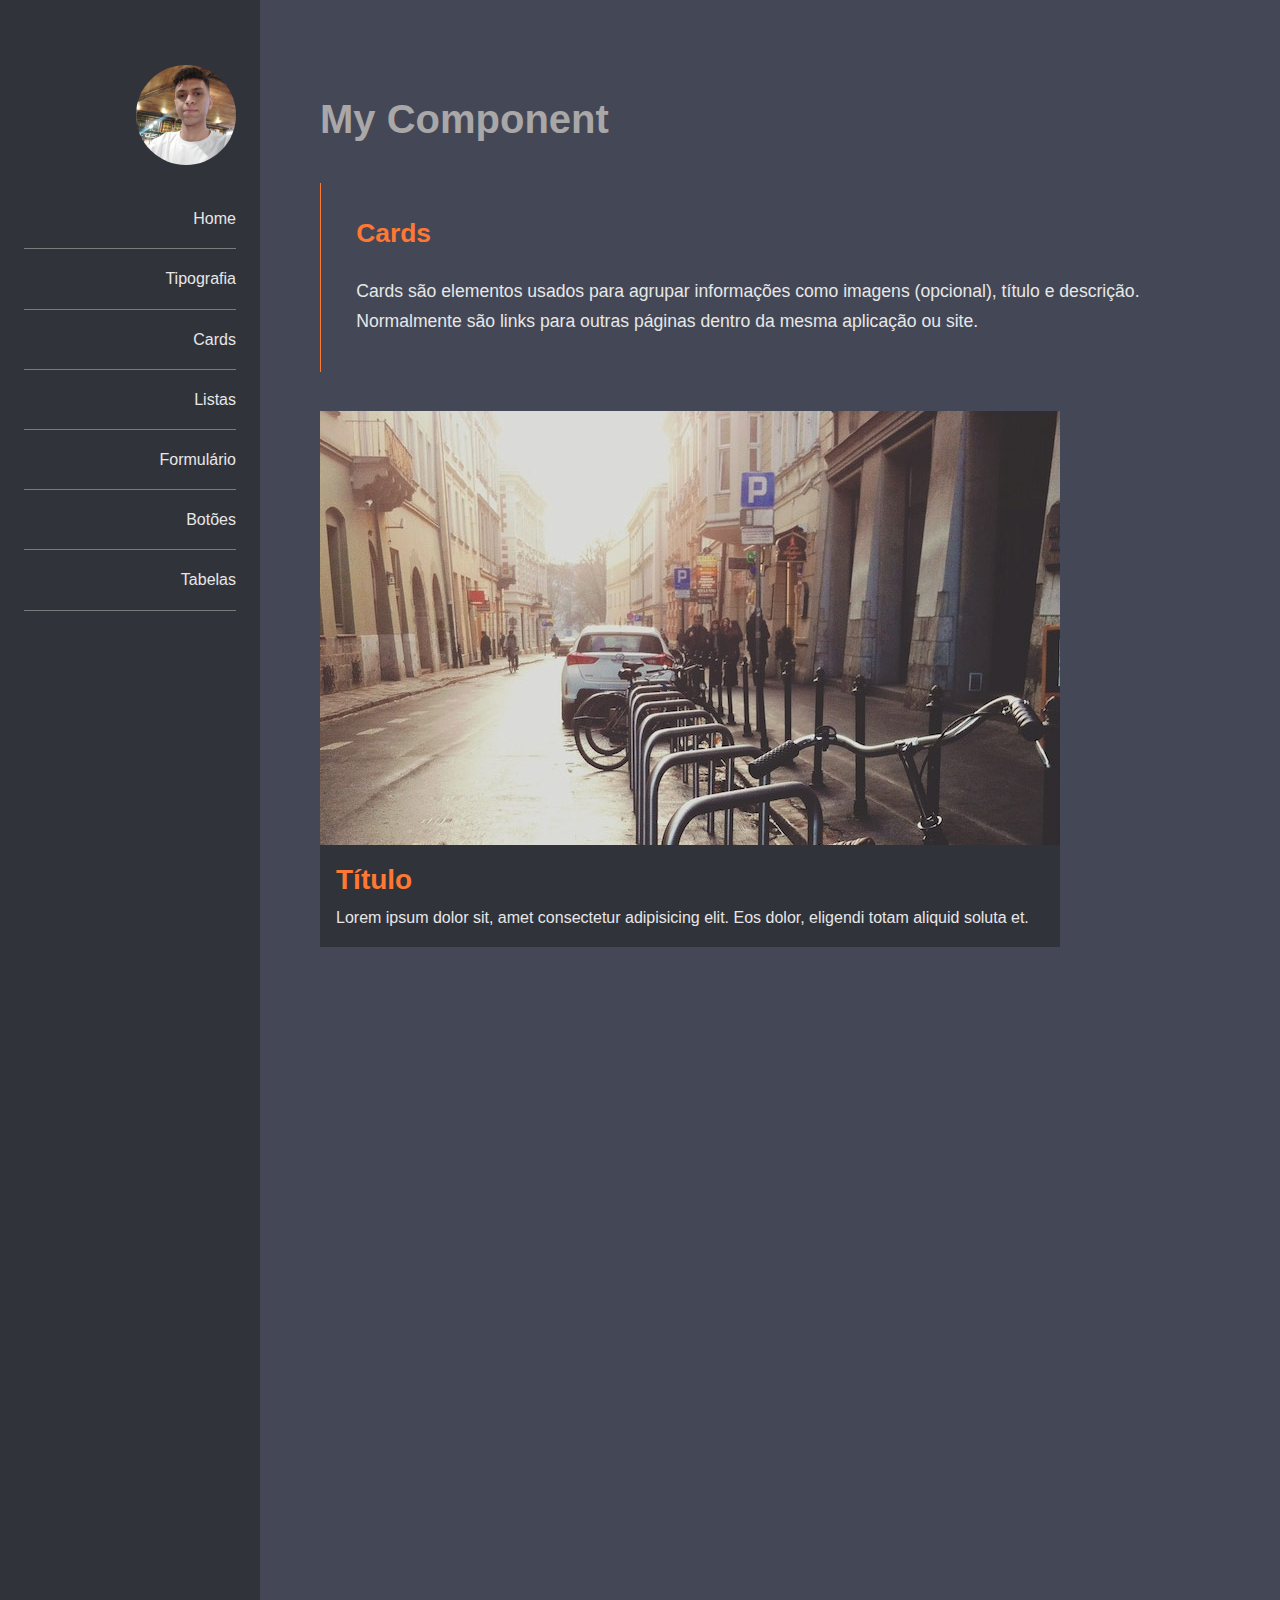
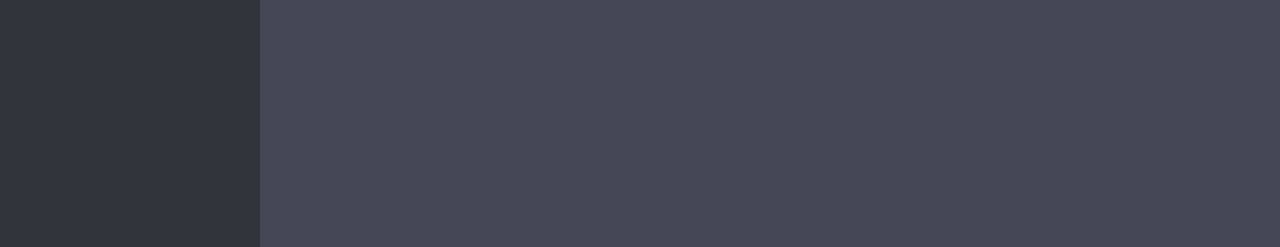
==== cards.html @ d735d8c9 "Iniciando o trabalho com cards" ====
<!DOCTYPE html>
<html lang="en">

<head>
    <meta charset="UTF-8">

    <title>Projeto My Components</title>

    <link rel="stylesheet" href="css/normalize.css">
    <link rel="stylesheet" href="css/estilo.css">
</head>

<body>

    <header class="main-header">
        <nav class="main-nav">
            <a href="#"><img src="imagens/1692314270509.jpg" alt="Jean Carlos" class="profile-pic"></a>           
            <ul class="sub-nav"> 
                <li><a href="index.html">Home</a></li>
                <li><a href="tipografia.html">Tipografia</a></li>
                <li><a href="cards.html">Cards</a></li>
                <li><a href="listas.html">Listas</a></li>
                <li><a href="formulario.html">Formulário</a></li>
                <li><a href="botoes.html">Botões</a></li>
                <li><a href="tabelas.html">Tabelas</a></li>
            </ul>
        </nav>
    </header>
    
    <main class="main">
        <h1>My Component</h1>

        <article class="highlight">
            <h2>Cards</h2> 
            <p>Cards são elementos usados para agrupar informações como imagens (opcional), título e descrição. Normalmente são links para outras páginas dentro da mesma aplicação ou site.</p>
        </article>

        <section>
            <div class="row">
                <article class="card">
                    <img src="imagens/fulls/01.jpg" alt="Rua francesa">

                    <div class="card_content">
                        <h3 class="card_title">Título</h3>
                        <p>Lorem ipsum dolor sit, amet consectetur adipisicing elit. Eos dolor, eligendi totam aliquid soluta et.
                        </p>
                    </div>
                </article>
            </div> 
        </section>
    </main>
</body>

</html>
---- css/estilo.css ----
:root{
    --primary-color: #FF7833;
    --secondary-color: #31333b;
    --secondary-color-light: #444856;
}

html{
    font-size: 62.5%; /*Faz 1rem valer 10 pixels*/
}

body{
    display: flex;
    margin: 0;
    color: #e7e7e7;
    background-color: #ccc;
    font-family: 'Lucida Sans', 'Lucida Sans Regular', 'Lucida Grande', 'Lucida Sans Unicode', Geneva, Verdana, sans-serif;
    min-height: 100vh; /*Vai ocupar no minimo toda a display port e se estender caso necessário*/
    line-height: 1.7;
}

h1{
    font-size: 4rem;
    color: #a9a7a7;
    margin-top: 2rem;
    margin-bottom: 3rem;
}

h2, h3, h4, h5, h6{
    color: var(--primary-color);
}

h2{
    margin-top: 1rem;
}

.highlight{
    border-left: 1px solid var(--primary-color);
    font-size: 1.1em;
    padding-left: 2em;
    margin-bottom: 2.2em;
}

article{
    padding: 1em 0;
}

.profile-pic{
    border-radius: 50%;
    max-width: 10rem;
}

.main-header{
    flex: 0 0 26rem;
    background-color: var(--secondary-color);
}

.main{
    background-color: var(--secondary-color-light);
    flex: 1 0;
    padding: 6.5rem 6rem 100vh;
}

a {
    color: inherit;
}

.main, .main-header{
    font-size: 1.6rem; /*Faz a fonte valer 16 pixels novamente*/
}

.main-nav{
    text-align: right;
    padding: 6.5rem 2.4rem 2.4rem;
}

.main-nav ul {
    padding: 0;
    list-style-type: none;
}

.main-nav ul a{
    display: block;
    padding: 1.2rem 0;
    text-decoration: none;
    transition: padding-right .2s, background-color .4s;
    background-color: transparent;
}

.main-nav ul a:hover, .main-nav ul a:focus{
    background-color: var(--secondary-color-light);
    padding-right: 1rem;
}

.main-nav li{
    border-bottom: 1px solid #7b7b7b;
    padding: .4rem 0;
}

.underline{
    text-decoration: red wavy underline;
}

.card{
    max-width: 740px;
    background-color: var(--secondary-color);
    padding: 0;
}

.card_content{
    padding: .2em 1em 1em;   
}

.card_content p, .card_title{
    margin: 0;
}

.card_title{
    font-size: 1.75em ;
}
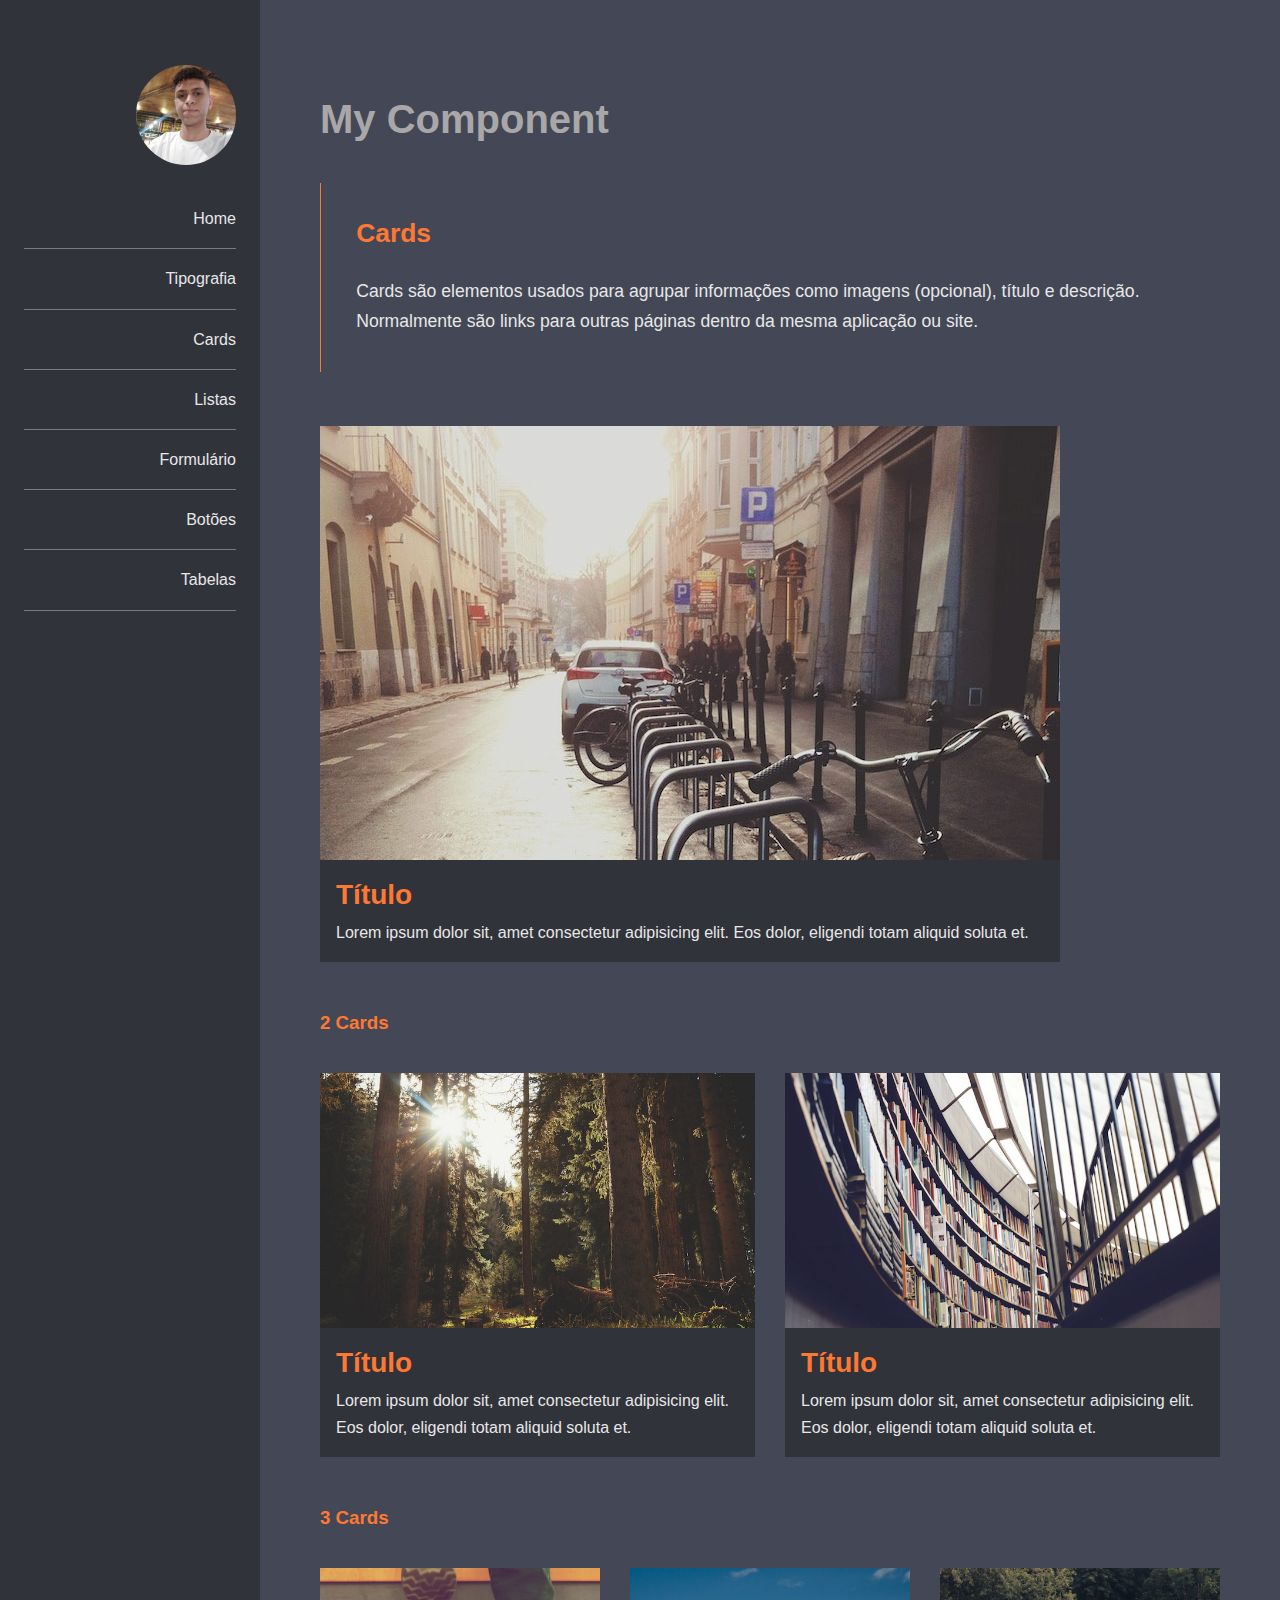
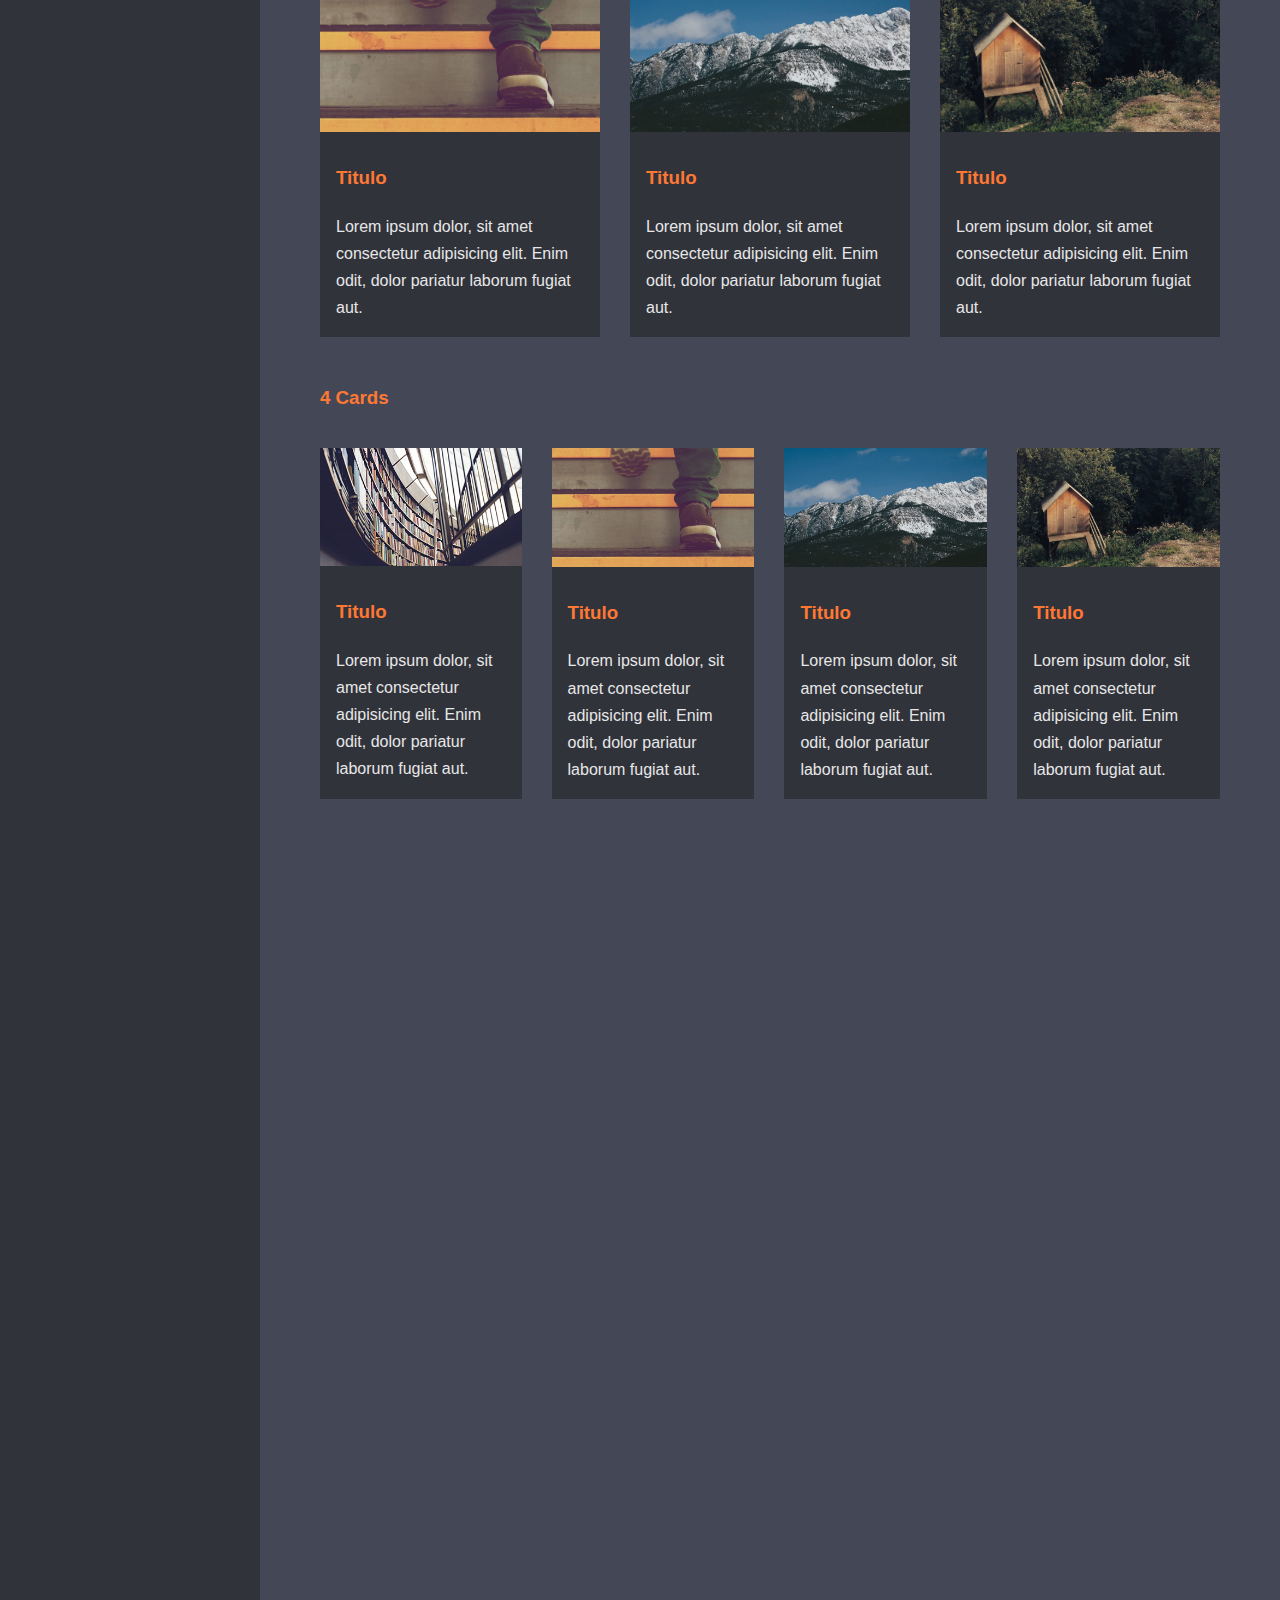
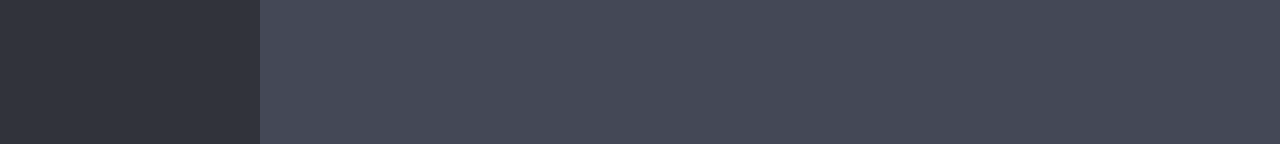
==== commit 9ae1ce67: "Adicionando mais seções com mais cards" ====
--- a/cards.html
+++ b/cards.html
@@ -48,6 +48,106 @@
                 </article>
             </div> 
         </section>
+
+        <section>
+            <h3>2 Cards</h3>
+
+            <div class="row">
+                <article class="card">
+                    <img src="imagens/fulls/02.jpg" alt="Rua francesa">
+
+                    <div class="card_content">
+                        <h3 class="card_title">Título</h3>
+                        <p>Lorem ipsum dolor sit, amet consectetur adipisicing elit. Eos dolor, eligendi totam aliquid soluta et.
+                        </p>
+                    </div>
+                </article>
+
+                <article class="card">
+                    <img src="imagens/fulls/03.jpg" alt="Rua francesa">
+
+                    <div class="card_content">
+                        <h3 class="card_title">Título</h3>
+                        <p>Lorem ipsum dolor sit, amet consectetur adipisicing elit. Eos dolor, eligendi totam aliquid soluta et.</p>
+                    </div>
+                </article>
+            </div> 
+        </section>
+
+        <section>
+            <h3>3 Cards</h3>
+
+            <div class="row">
+                <article class="card">
+                    <img src="imagens/fulls/04.jpg" alt="">
+
+                    <div class="card_content">
+                        <h3>Titulo</h3>
+                        <p>Lorem ipsum dolor, sit amet consectetur adipisicing elit. Enim odit, dolor pariatur laborum fugiat aut.</p>
+                    </div>
+                </article>
+
+                <article class="card">
+                    <img src="imagens/fulls/05.jpg" alt="">
+
+                    <div class="card_content">
+                        <h3>Titulo</h3>
+                        <p>Lorem ipsum dolor, sit amet consectetur adipisicing elit. Enim odit, dolor pariatur laborum fugiat aut.</p>
+                    </div>
+                </article>
+
+                <article class="card">
+                    <img src="imagens/fulls/06.jpg" alt="">
+
+                    <div class="card_content">
+                        <h3>Titulo</h3>
+                        <p>Lorem ipsum dolor, sit amet consectetur adipisicing elit. Enim odit, dolor pariatur laborum fugiat aut.</p>
+                    </div>
+                </article>
+            </div>
+        </section>
+
+        <section>
+            <h3>4 Cards</h3>
+
+            <div class="row">
+                <article class="card">
+                    <img src="imagens/thumbs/03.jpg" alt="">
+
+                    <div class="card_content">
+                        <h3>Titulo</h3>
+                        <p>Lorem ipsum dolor, sit amet consectetur adipisicing elit. Enim odit, dolor pariatur laborum fugiat aut.</p>
+                    </div>
+                </article>
+
+                <article class="card">
+                    <img src="imagens/fulls/04.jpg" alt="">
+
+                    <div class="card_content">
+                        <h3>Titulo</h3>
+                        <p>Lorem ipsum dolor, sit amet consectetur adipisicing elit. Enim odit, dolor pariatur laborum fugiat aut.</p>
+                    </div>
+                </article>
+
+                <article class="card">
+                    <img src="imagens/fulls/05.jpg" alt="">
+
+                    <div class="card_content">
+                        <h3>Titulo</h3>
+                        <p>Lorem ipsum dolor, sit amet consectetur adipisicing elit. Enim odit, dolor pariatur laborum fugiat aut.</p>
+                    </div>
+                </article>
+
+                <article class="card">
+                    <img src="imagens/fulls/06.jpg" alt="">
+
+                    <div class="card_content">
+                        <h3>Titulo</h3>
+                        <p>Lorem ipsum dolor, sit amet consectetur adipisicing elit. Enim odit, dolor pariatur laborum fugiat aut.</p>
+                    </div>
+                </article>
+            </div>
+        </section>
     </main>
 </body>
 
--- a/css/estilo.css
+++ b/css/estilo.css
@@ -42,6 +42,10 @@
 
 article{
     padding: 1em 0;
+}
+
+section{
+    margin-bottom: 3rem;
 }
 
 .profile-pic{
@@ -116,4 +120,15 @@
 
 .card_title{
     font-size: 1.75em ;
-}+}
+
+.card img{
+    max-width: 100%;
+}
+
+.row{
+    display: flex;
+    gap: 3rem;
+    padding: 1.5rem 0;
+    padding-top: 1.5rem;
+}
